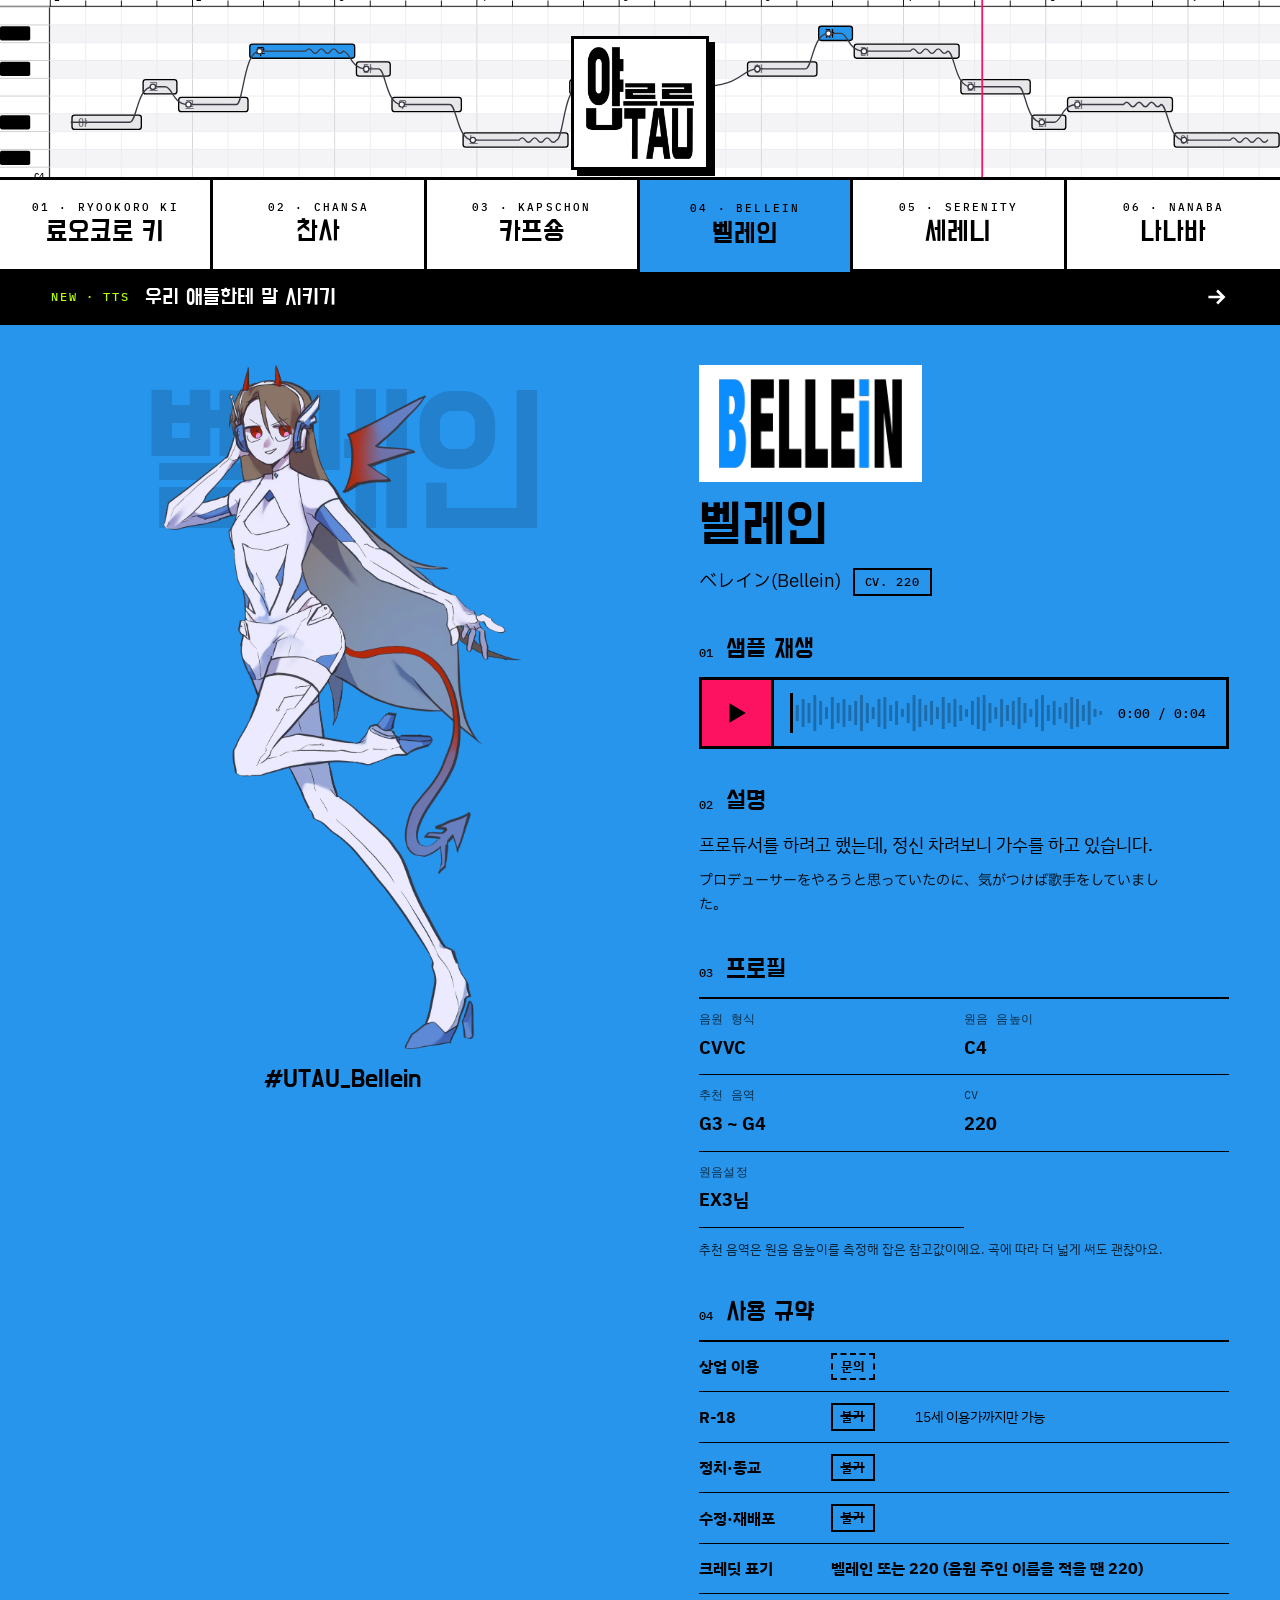
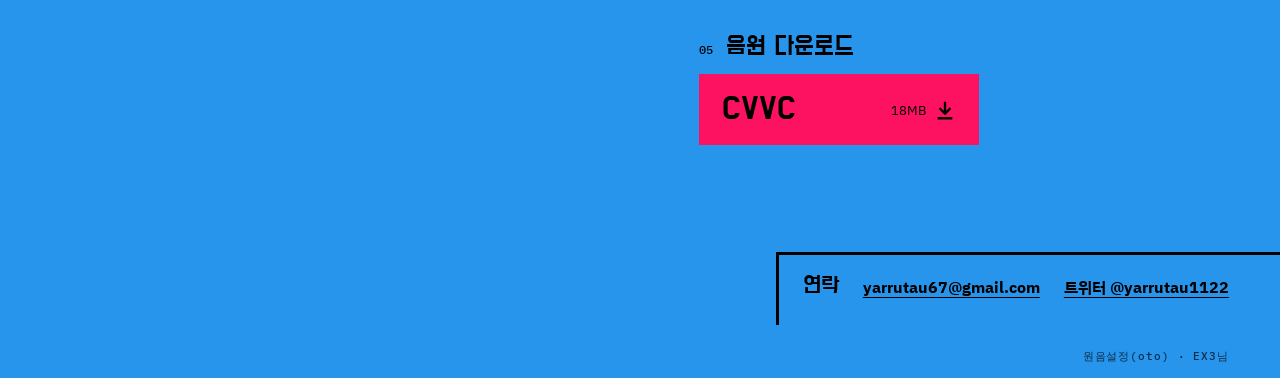
==== bellein.html @ 82dbdf17 "어린이찬사 원음설정 표기 제거 Co-Authored-By: Claude Opus 5.5 <noreply@anthropic.com> Claude-Session: https://cla" ====
<!doctype html>
<html lang="ko">
<head>
  <meta charset="utf-8">
  <meta name="viewport" content="width=device-width, initial-scale=1">
  <title>벨레인 | 야르르UTAU</title>
  <meta name="description" content="UTAU 음원 벨레인 소개와 다운로드">
  <meta property="og:type" content="website">
  <meta property="og:site_name" content="야르르UTAU">
  <meta property="og:title" content="벨레인 | 야르르UTAU">
  <meta property="og:description" content="UTAU 음원 벨레인 소개와 다운로드">
  <meta property="og:url" content="https://leeleeleeleon.github.io/yarrutau/bellein.html">
  <meta property="og:image" content="https://leeleeleeleon.github.io/yarrutau/assets/img/og.jpg">
  <meta property="og:image:width" content="1200">
  <meta property="og:image:height" content="630">
  <meta name="twitter:card" content="summary_large_image">
  <meta name="twitter:site" content="@yarrutau1122">
  <link rel="icon" href="assets/img/favicon.png">
  <link rel="preconnect" href="https://fonts.googleapis.com">
  <link rel="preconnect" href="https://fonts.gstatic.com" crossorigin>
  <link rel="stylesheet" href="https://fonts.googleapis.com/css2?family=Do+Hyeon&family=IBM+Plex+Sans+JP&family=IBM+Plex+Sans+KR:wght@400;700&display=swap">
  <link rel="stylesheet" href="assets/css/style.css?v=202611272048">
</head>
<body data-page="bellein">
  <div id="app"><noscript>이 사이트를 보려면 자바스크립트를 켜 주세요.</noscript></div>
  <script src="assets/js/data.js?v=202611272048"></script>
  <script src="assets/js/app.js?v=202611272048"></script>
</body>
</html>
---- assets/css/style.css ----
@import url('https://fonts.googleapis.com/css2?family=IBM+Plex+Mono:wght@500&display=swap');

:root {
  --paper: #fff;
  --display: 'Do Hyeon', sans-serif;
  --text: 'IBM Plex Sans KR', sans-serif;
  --mono: 'IBM Plex Mono', monospace;
  --gutter: clamp(18px, 4vw, 64px);
}

* { box-sizing: border-box; }

body {
  --bg: #fff;
  --ink: #000;
  --accent: #000;
  --on-accent: #fff;
  margin: 0;
  background: var(--bg);
  color: var(--ink);
  font: 400 16px/1.7 var(--text);
  word-break: keep-all;
  overflow-wrap: anywhere;
}

#app { min-height: 100vh; display: flex; flex-direction: column; }
img { display: block; max-width: 100%; }
a { color: inherit; }
button { font: inherit; color: inherit; cursor: pointer; }
button:disabled { cursor: default; }
:focus-visible { outline: 3px solid currentColor; outline-offset: 3px; }
h1, h2, p { margin: 0; }
.sr-only { position: absolute; width: 1px; height: 1px; overflow: hidden; clip-path: inset(50%); }
.mono { font: 500 12px/1.4 var(--mono); letter-spacing: 0.14em; }

/* 상단: 피아노롤 */
.masthead {
  position: relative;
  height: 180px;
  display: flex;
  align-items: center;
  justify-content: center;
  padding-top: 28px;
  overflow: hidden;
  background: var(--paper);
  color: #000;
  border-bottom: 3px solid #000;
}
body[data-page='home'] .masthead { height: 260px; }
.roll { position: absolute; inset: 0; width: 100%; height: 100%; }
.roll-num { font: 500 10px var(--mono); fill: #000; }
.roll-lyric { font: 400 14px var(--display); }
.note { transition: transform .18s ease-out; }
.note.lift { transform: translateY(-8px); }
.brand {
  position: relative;
  display: block;
  padding: 8px 12px;
  background: #fff;
  border: 3px solid #000;
  box-shadow: 6px 6px 0 #000;
}
.brand img { width: auto; max-width: none; height: 112px; }
body[data-page='home'] .brand img { height: 170px; }

.tabs { display: grid; grid-template-columns: repeat(6, minmax(0, 1fr)); background: var(--paper); }
.tab.is-soon { cursor: default; }
.tab.is-soon .tab-name { opacity: .55; }
.tab {
  display: flex;
  flex-direction: column;
  justify-content: center;
  align-items: center;
  min-height: 92px;
  padding: 10px 8px;
  background: var(--bg);
  color: var(--ink);
  text-align: center;
  text-decoration: none;
}
.tab:focus-visible { outline-offset: -6px; }
.tab-num { font: 500 11px/1.4 var(--mono); letter-spacing: 0.2em; text-transform: uppercase; }
.tab-name { font: 400 clamp(22px, 2.2vw, 32px)/1.2 var(--display); }
body[data-page='home'] .tabs { border-bottom: 3px solid #000; }

/* 개인 페이지에서는 현재 탭만 배경색으로 이어진다 */
body:not([data-page='home']) .tab { border-right: 3px solid #000; }
body:not([data-page='home']) .tab:last-child { border-right: 0; }
body:not([data-page='home']) .tab:not([aria-current]) { border-bottom: 3px solid #000; }
body:not([data-page='home']) .tab:not([aria-current]):not(:hover):not(:focus-visible) {
  background: var(--paper);
  color: #000;
}

/* 메인 */
.home {
  flex: 1;
  width: 100%;
  max-width: 1440px;
  margin: 0 auto;
  padding: clamp(32px, 6vh, 64px) var(--gutter) 24px;
}
.home-top {
  display: grid;
  grid-template-columns: minmax(0, 1.6fr) minmax(0, 1fr);
  align-items: start;
  gap: clamp(28px, 4vw, 64px);
}
.screen { position: relative; width: 100%; aspect-ratio: 16 / 9; overflow: hidden; background: #f0f0f2; border: 3px solid #000; }
.screen iframe { position: absolute; inset: 0; width: 100%; height: 100%; border: 0; }
.screen-empty { position: absolute; inset: 0; }
.screen-empty p {
  position: absolute;
  z-index: 1;
  left: 0;
  bottom: 0;
  display: flex;
  align-items: center;
  gap: 14px;
  padding: 12px 24px 12px 20px;
  background: var(--paper);
  border-top: 3px solid #000;
  border-right: 3px solid #000;
  font: 400 clamp(18px, 2.4vw, 34px)/1.1 var(--display);
}
.dot { width: 12px; height: 12px; border-radius: 50%; background: #fc1260; box-shadow: 0 0 0 3px #000; }
.cast { position: absolute; inset: 0; display: flex; }
.cast div { flex: 1; min-width: 0; padding-top: 4%; border-right: 3px solid #000; }
.cast div:last-child { border-right: 0; }
.cast img { width: 100%; height: 100%; object-fit: cover; }
.cast .cast-soon { display: grid; place-items: center; padding-top: 0; }
.cast-soon span, .vb-thumb span { font: 400 clamp(40px, 6vw, 88px)/1 var(--display); color: rgba(0,0,0,.35); }
.vb.is-soon .vb-thumb { display: grid; place-items: center; }
.vb.is-soon .vb-title { opacity: .6; }
.lanes { display: grid; grid-template-columns: repeat(var(--n, 4), minmax(0, 1fr)); margin-top: 10px; font: 500 11px var(--mono); letter-spacing: 0.12em; }
.lanes span { padding-top: 6px; border-top: 6px solid; }

.songs-head { display: flex; align-items: flex-end; justify-content: space-between; }
.songs h2 { font: 400 clamp(64px, 6.6vw, 96px)/0.9 var(--display); }
.songs-head .mono { padding-bottom: 6px; }
.filters { display: flex; gap: 24px; margin-top: 18px; border-bottom: 3px solid; }
.filters button { min-height: 44px; padding: 8px 0; border: 0; background: none; color: #595959; }
.filters button[aria-pressed='true'] { color: #000; font-weight: 700; box-shadow: inset 0 -6px #000; }
.song-list { list-style: none; margin: 0; padding: 0; max-height: 420px; overflow-y: auto; }
.song {
  width: 100%;
  display: grid;
  grid-template-columns: minmax(0, 1fr) auto;
  gap: 0 12px;
  padding: 14px 10px;
  border: 0;
  border-bottom: 1px solid #ddd;
  background: none;
  text-align: left;
}
.song:focus-visible { outline-offset: -4px; }
.song[aria-pressed='true'] { background: #000; color: #fff; }
.song-title { font-weight: 700; }
.song-type, .song-who { font-size: 13px; }
.song-who { grid-column: 1 / -1; }
.song-empty {
  display: flex;
  flex-direction: column;
  gap: 12px;
  margin-top: 20px;
  padding: 28px 24px;
  border: 3px dashed #000;
  color: #595959;
  font-size: 14px;
}
.song-empty svg { width: 160px; fill: #e7e7ea; }
.song-empty-title { color: #000; font: 400 26px/1.2 var(--display); }

.voicebanks, .news, .range-chart { margin-top: clamp(56px, 9vh, 96px); }
.range-chart img { display: block; width: 100%; height: auto; border: 2px solid #000; }
.credit { flex-basis: 100%; margin: 0; padding: 0 var(--gutter) 14px; text-align: right; font: 500 11px var(--mono); letter-spacing: 0.08em; opacity: .7; }
.news-list { list-style: none; margin: 0; padding: 0; }
.news-list li {
  display: grid;
  grid-template-columns: 120px minmax(0, 1fr);
  gap: 24px;
  padding: 16px 0;
  border-bottom: 1px solid #000;
  font-size: 16px;
}
.news-list time { font-size: 14px; padding-top: 2px; }
.section-head {
  display: flex;
  flex-wrap: wrap;
  align-items: flex-end;
  justify-content: space-between;
  gap: 12px;
  padding-bottom: 12px;
  border-bottom: 3px solid #000;
}
.section-head h2 { font: 400 clamp(40px, 4.4vw, 56px)/1 var(--display); }
.vb {
  display: grid;
  grid-template-columns: 96px minmax(0, 1fr) auto;
  align-items: center;
  gap: 28px;
  padding: 18px 0;
  border-bottom: 1px solid #000;
  text-decoration: none;
}
.vb:last-child { border-bottom-width: 3px; }
.vb:hover .vb-title { text-decoration: underline; text-underline-offset: 6px; }
.vb-thumb { height: 96px; overflow: hidden; }
.vb-thumb img { width: 100%; height: 160px; object-fit: cover; }
.vb-title { font: 400 32px/1.2 var(--display); }
.vb-sub { font-size: 14px; }
.vb-sub:lang(ja) { font-family: 'IBM Plex Sans JP', var(--text); }
.vb-chips { display: flex; flex-wrap: wrap; justify-content: flex-end; gap: 8px; }
.chip {
  display: flex;
  align-items: baseline;
  gap: 10px;
  padding: 8px 16px;
  border: 3px solid #000;
  font: 400 24px/1.2 var(--display);
  white-space: nowrap;
}
.chip small { font: 400 12px var(--text); }
.chip.is-empty { border-style: dashed; }

/* 개인 페이지 */
.profile {
  flex: 1;
  width: 100%;
  max-width: 1360px;
  margin: 0 auto;
  display: grid;
  grid-template-columns: minmax(0, 1.1fr) minmax(0, 1fr);
  gap: clamp(24px, 5vw, 72px);
  padding: 40px var(--gutter) 20px;
}
.standing { min-width: 0; text-align: center; }
.standing-art {
  position: relative;
  height: clamp(460px, 76vh, 860px);
  display: flex;
  flex-direction: column;
  align-items: center;
  justify-content: center;
  overflow: hidden;
  container-type: inline-size;
}
.bg-word {
  position: absolute;
  top: 4%;
  left: 0;
  right: 0;
  color: color-mix(in srgb, var(--bg) 86%, var(--ink));
  font: 400 clamp(180px, 26vw, 380px)/0.85 var(--display);
  letter-spacing: -0.04em;
  white-space: nowrap;
  user-select: none;
}
.bg-word:lang(ja) { font: 700 clamp(240px, 36vw, 560px)/1 'IBM Plex Sans JP', serif; letter-spacing: 0; }
/* 이름이 길어도 잘리지 않게 글자 수에 맞춰 줄인다 */
.bg-word { font-size: min(clamp(180px, 26vw, 380px), calc(94cqw / var(--n, 2))); }
.bg-word:lang(ja) { font-size: min(clamp(240px, 36vw, 560px), calc(94cqw / var(--n, 1))); }
.art { position: relative; width: 100%; height: 100%; object-fit: contain; }
.art-empty { position: relative; display: grid; place-items: center; width: min(340px, 80%); height: 88%; border: 3px dashed; font: 400 28px/1.3 var(--display); }
.hashtag { margin-top: 14px; font: 400 26px/1.3 var(--display); }

.info { align-self: center; min-width: 0; padding-bottom: 24px; }
.info h1 { font: 400 clamp(56px, 7.4vw, 120px)/1 var(--display); }
.info h1.with-logo { margin-top: 16px; font-size: clamp(40px, 4.4vw, 64px); }
.meta { display: flex; flex-wrap: wrap; align-items: center; gap: 6px 12px; margin-top: 12px; }
.subname { font-size: 18px; }
.tag { padding: 2px 10px; border: 2px solid; font: 500 12px/1.6 var(--mono); letter-spacing: 0.08em; }
:lang(ja) { font-family: 'IBM Plex Sans JP', var(--text); word-break: normal; line-break: strict; }
.description:lang(en) { word-break: normal; overflow-wrap: break-word; }
.description { max-width: 34em; font-size: 18px; white-space: pre-line; }
.description + .description { margin-top: 10px; font-size: 14px; }
.credits { margin-top: 10px; font-size: 14px; }
.spec { display: grid; grid-template-columns: repeat(2, minmax(0, 1fr)); margin: 0; max-width: 40em; border-top: 2px solid var(--ink); }
.spec div { padding: 12px 0; border-bottom: 1px solid var(--ink); }
.spec div:nth-child(odd) { padding-right: 20px; }
.spec dt { font: 12px/1.4 var(--mono); letter-spacing: .04em; opacity: .7; }
.spec dd { margin: 4px 0 0; font-size: 18px; font-weight: 700; }
.terms { list-style: none; margin: 0; padding: 0; max-width: 40em; border-top: 2px solid var(--ink); }
.terms li { display: grid; grid-template-columns: 7.5em 4.5em minmax(0, 1fr); align-items: center; gap: 12px; padding: 11px 0; border-bottom: 1px solid var(--ink); }
.terms-item { font-weight: 700; }
.terms-state { justify-self: start; padding: 2px 8px; font: 700 13px/1.5 var(--text); border: 2px solid var(--ink); }
.terms-state.is-ok { background: var(--ink); color: var(--bg); }
.terms-state.is-no { text-decoration: line-through; text-decoration-thickness: 2px; }
.terms-state.is-ask, .terms-state.is-part { border-style: dashed; }
.terms-text { font-size: 14px; }
.terms-item + .terms-text { grid-column: 2 / -1; font-size: 16px; font-weight: 700; }
.terms-empty { max-width: 40em; padding: 14px 16px; border: 2px dashed var(--ink); font-size: 14px; }
.terms-empty a { color: inherit; font-weight: 700; }
.spec-note { margin-top: 10px; font-size: 13px; opacity: .75; }
.info-logo { height: clamp(80px, 13vh, 128px); width: auto; max-width: 100%; object-fit: contain; object-position: left; }
.info-logo.on-plate { padding: 14px 20px; object-position: center; }
.versions { display: flex; margin-top: 22px; }
.versions button {
  min-height: 48px;
  padding: 6px 24px;
  border: 3px solid;
  background: transparent;
  font: 400 22px/1.2 var(--display);
}
.versions button + button { border-left: 0; }
.versions button[aria-pressed='true'] { background: var(--ink); border-color: var(--ink); color: var(--bg); }
.info h2 {
  display: flex;
  align-items: baseline;
  gap: 12px;
  margin: 36px 0 10px;
  font: 400 26px/1.3 var(--display);
}
.info h2 .mono { letter-spacing: 0.06em; }

.player {
  --progress: 0%;
  display: flex;
  align-items: center;
  gap: 16px;
  max-width: 540px;
  height: 72px;
  padding-right: 20px;
  border: 3px solid;
}
.play {
  flex: none;
  width: 72px;
  height: 100%;
  border: 0;
  border-right: 3px solid;
  background: var(--accent);
  color: var(--on-accent);
}
.play svg { display: block; width: 26px; margin: auto; fill: currentColor; }
.play:disabled svg { opacity: .45; }
.wave { position: relative; flex: 1; min-width: 0; height: 40px; }
.wave-rest, .wave-done { position: absolute; inset: 0; }
.wave svg { display: block; width: 100%; height: 100%; fill: var(--ink); }
.wave-rest { opacity: .28; }
.wave-done { clip-path: inset(0 calc(100% - var(--progress)) 0 0); }
.wave-line { position: absolute; left: 0; right: 0; top: 19px; height: 2px; background: var(--ink); opacity: .35; }
.seek {
  position: absolute;
  inset: 0;
  width: 100%;
  height: 100%;
  margin: 0;
  appearance: none;
  background: transparent;
  cursor: pointer;
}
.seek:disabled { cursor: default; }
.seek::-webkit-slider-runnable-track { height: 100%; background: transparent; }
.seek::-webkit-slider-thumb { appearance: none; width: 3px; height: 40px; background: var(--ink); }
.seek::-moz-range-track { background: transparent; }
.seek::-moz-range-thumb { width: 3px; height: 40px; border: 0; border-radius: 0; background: var(--ink); }
.seek:disabled::-webkit-slider-thumb { opacity: 0; }
.seek:disabled::-moz-range-thumb { opacity: 0; }
.time { font: 500 13px var(--mono); font-variant-numeric: tabular-nums; white-space: nowrap; }
.player.is-empty .time { font: 400 14px var(--text); }

.downloads { display: flex; flex-wrap: wrap; gap: 12px; }
.download {
  flex: 0 1 280px;
  display: flex;
  justify-content: space-between;
  align-items: center;
  gap: 16px;
  padding: 14px 20px;
  border: 3px solid var(--accent);
  background: var(--accent);
  color: var(--on-accent);
  font: 400 34px/1.1 var(--display);
  text-decoration: none;
  white-space: nowrap;
  overflow-wrap: normal;
}
.download small { font: 400 13px var(--text); }
.download-type { display: flex; align-items: baseline; gap: 8px; }
.download-size { display: flex; align-items: center; gap: 8px; font: 400 13px var(--text); }
.download-size svg { width: 22px; fill: none; stroke: currentColor; stroke-width: 2.5; }
a.download:hover { background: transparent; color: var(--ink); }
.download-set { flex: 1 1 100%; }
.download-note { margin-bottom: 10px; font-size: 14px; }
.download-parts { display: grid; grid-template-columns: repeat(auto-fill, minmax(200px, 1fr)); gap: 10px; }
.download-parts .download { flex: none; font-size: 28px; padding: 12px 16px; }
.download.is-empty { border: 3px dashed; background: transparent; color: var(--ink); }

/* 말 시키기 띠 */
.talk-bar {
  display: flex;
  align-items: center;
  gap: 16px;
  padding: 12px var(--gutter);
  background: #000;
  color: #fff;
  text-decoration: none;
  border-bottom: 3px solid #000;
}
.talk-bar .mono { color: #b3ff00; }
.talk-bar-text { font: 400 22px/1.2 var(--display); }
.talk-bar svg { width: 26px; margin-left: auto; fill: none; stroke: currentColor; stroke-width: 2.5; transition: transform .15s; }
.talk-bar:hover svg { transform: translateX(6px); }
body:not([data-page='home']) .talk-bar { border-top: 0; }

/* 말 시키기 페이지 */
.talk {
  --talk: #ff9d1c;
  --talk-ink: #000;
  flex: 1;
  width: 100%;
  max-width: 1040px;
  margin: 0 auto;
  padding: clamp(32px, 6vh, 56px) var(--gutter) 24px;
}
.talk-head { display: flex; flex-wrap: wrap; align-items: flex-end; justify-content: space-between; gap: 8px 16px; padding-bottom: 12px; border-bottom: 3px solid #000; }
.talk-head h1 { font: 400 clamp(56px, 7vw, 96px)/0.9 var(--display); }
.talk-lead { margin-top: 16px; font-size: 17px; }
.talk-step { display: flex; align-items: baseline; gap: 12px; margin: 40px 0 14px; font: 400 26px/1.3 var(--display); }
.who { display: grid; grid-template-columns: repeat(auto-fill, minmax(150px, 1fr)); gap: 12px; }
.who-btn {
  display: flex;
  flex-direction: column;
  align-items: flex-start;
  gap: 2px;
  padding: 0 0 12px;
  border: 3px solid #000;
  background: #fff;
  text-align: left;
  overflow: hidden;
}
.who-face { display: block; width: 100%; height: 120px; margin-bottom: 8px; background: var(--c); border-bottom: 3px solid #000; overflow: hidden; }
.who-face img { width: 100%; height: 210px; object-fit: cover; }
.who-face > span { display: grid; place-items: center; height: 100%; font: 400 56px/1 var(--display); color: rgba(0,0,0,.35); }
.who-name { padding: 0 12px; font: 400 24px/1.2 var(--display); }
.who-btn small { padding: 0 12px; font-size: 12px; color: #595959; }
.who-btn[aria-checked='true'] { box-shadow: 6px 6px 0 #000; transform: translate(-3px, -3px); }
.who-btn { position: relative; }
.who-btn[aria-checked='true']::after { content: '선택'; position: absolute; top: 8px; left: 8px; padding: 1px 8px; background: #000; color: #fff; font: 700 12px/1.6 var(--text); }
.who-btn:disabled { cursor: not-allowed; }
.who-btn:disabled .who-face { filter: grayscale(.5); opacity: .7; }
.talk-box { border: 3px solid #000; }
.talk-box textarea {
  display: block;
  width: 100%;
  min-height: 120px;
  padding: 16px 18px;
  border: 0;
  resize: vertical;
  font: 400 20px/1.6 var(--text);
  background: #fff;
  color: #000;
  caret-color: #000;
  color-scheme: light;
}
.talk-box textarea::placeholder { color: #767676; opacity: 1; }
.talk-chip, .talk-sub, .who-btn { color: #000; }
.talk-box textarea:focus-visible { outline: 3px solid var(--talk); outline-offset: -6px; }
.talk-examples { display: flex; flex-wrap: wrap; gap: 8px; padding: 12px 14px; border-top: 2px dashed #000; }
.talk-chip { min-height: 40px; padding: 4px 14px; border: 2px solid #000; border-radius: 999px; background: #fff; font-size: 14px; }
.talk-chip:hover { background: var(--talk); color: var(--talk-ink); }
.knobs { display: grid; grid-template-columns: repeat(auto-fit, minmax(220px, 1fr)); gap: 12px 28px; }
.knob { display: flex; flex-direction: column; gap: 6px; font: 400 20px/1.3 var(--display); }
.knob span { display: flex; justify-content: space-between; }
.knob output { font: 500 13px var(--mono); }
.knob input { width: 100%; accent-color: #000; min-height: 32px; }
.talk-actions { display: flex; flex-wrap: wrap; gap: 12px; margin-top: 36px; }
.talk-go {
  display: flex;
  align-items: center;
  gap: 14px;
  min-height: 72px;
  padding: 0 36px 0 28px;
  border: 3px solid #000;
  background: var(--talk);
  color: var(--talk-ink);
  box-shadow: 6px 6px 0 #000;
  font: 400 34px/1 var(--display);
}
.talk-go svg { width: 26px; fill: currentColor; }
.talk-go:active { transform: translate(3px, 3px); box-shadow: 3px 3px 0 #000; }
.talk-go:disabled { opacity: .6; }
.talk-sub { min-height: 72px; padding: 0 24px; border: 3px solid #000; background: #fff; font: 400 24px/1 var(--display); }
.talk-status { min-height: 1.7em; margin-top: 18px; font-weight: 700; }
.talk-status.warn { color: #c4001d; }
.talk-rule { margin-top: 28px; padding: 14px 18px; border: 3px dashed #000; font-size: 14px; }

/* 연락처 */
.footer { display: flex; flex-wrap: wrap; justify-content: flex-end; align-items: flex-end; gap: 24px; margin-top: clamp(32px, 7vh, 72px); }
.footer-mark { display: flex; align-items: center; gap: 14px; margin-right: auto; padding: 0 0 20px var(--gutter); font: 500 11px var(--mono); letter-spacing: 0.16em; }
.footer-mark img { height: 44px; width: auto; }
.contact {
  min-width: min(420px, 85%);
  display: flex;
  flex-wrap: wrap;
  align-items: baseline;
  gap: 6px 24px;
  padding: 16px var(--gutter) 22px 24px;
  border-top: 3px solid;
  border-left: 3px solid;
}
.contact a { font-weight: 700; text-underline-offset: 4px; }
.contact h2 { font: 400 24px/1.3 var(--display); }

@media (max-width: 1100px) {
  .tabs { grid-template-columns: repeat(3, minmax(0, 1fr)); }
  body:not([data-page='home']) .tab:nth-child(3) { border-right: 0; }
}

@media (max-width: 800px) {
  .lanes span { font-size: 0; padding-top: 0; }
  .terms li { grid-template-columns: 6.5em minmax(0, 1fr); row-gap: 2px; }
  .terms-text { grid-column: 1 / -1; }
  .terms-item + .terms-text { grid-column: 2 / -1; }
  .news-list li { grid-template-columns: 1fr; gap: 4px; }
  .masthead, body[data-page='home'] .masthead { height: 150px; }
  .brand img, body[data-page='home'] .brand img { height: 88px; }
  .brand { box-shadow: 4px 4px 0 #000; }
  .tabs { grid-template-columns: repeat(2, minmax(0, 1fr)); }
  body:not([data-page='home']) .tab:nth-child(odd) { border-right: 3px solid #000; }
  body:not([data-page='home']) .tab:nth-child(even) { border-right: 0; }
  .talk-bar-text { font-size: 18px; }
  .tab { min-height: 72px; }
  .home-top, .profile { grid-template-columns: minmax(0, 1fr); }
  .screen-empty p { padding: 4px 10px; gap: 8px; font-size: 14px; }
  .dot { width: 8px; height: 8px; box-shadow: 0 0 0 2px #000; }
  .vb { grid-template-columns: 64px minmax(0, 1fr); gap: 14px; }
  .vb-thumb { height: 64px; }
  .vb-chips { grid-column: 1 / -1; justify-content: flex-start; }
  .vb-title { font-size: 26px; }
  .standing-art { height: min(58vh, 500px); min-height: 300px; }
  .info { align-self: start; }
  .download { flex: 1 1 220px; min-width: 0; gap: 8px; padding-inline: 12px; }
  .footer-mark { display: none; }
}

@media (prefers-reduced-motion: reduce) {
  .note { transition: none; }
}
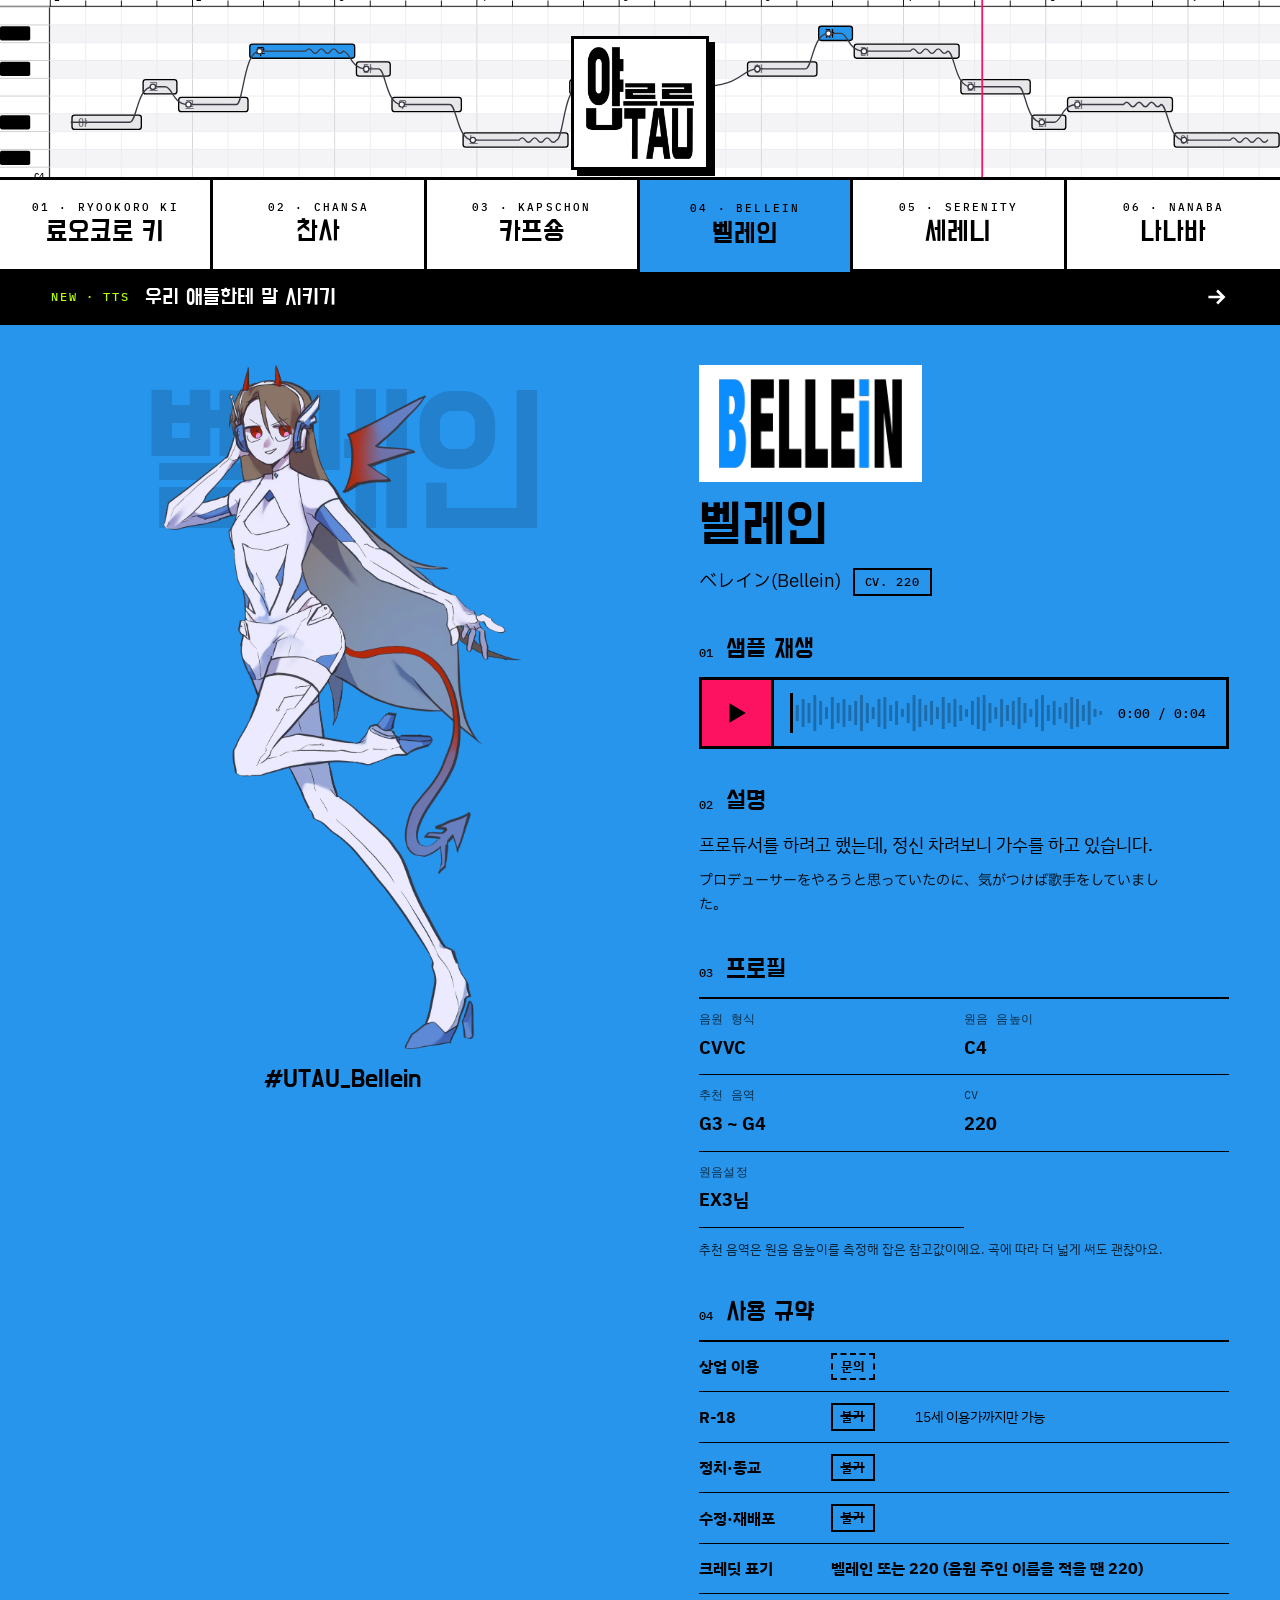
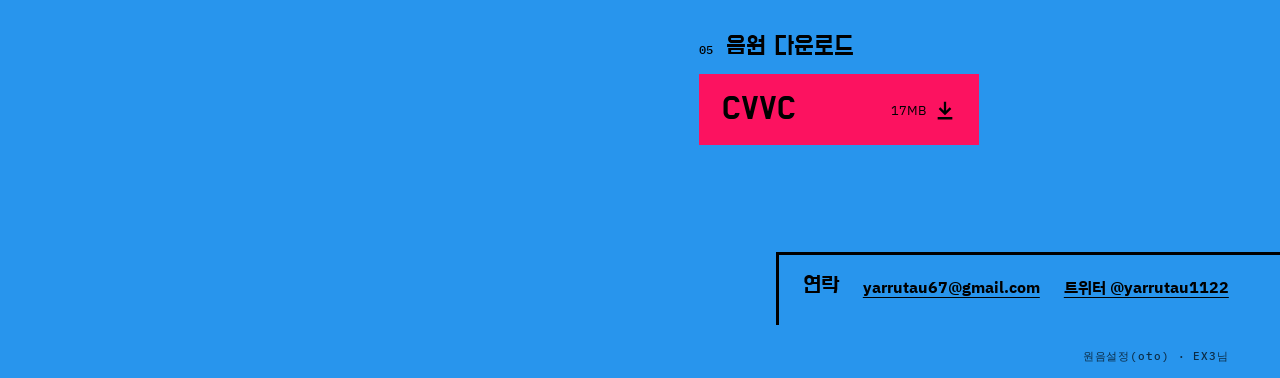
==== commit f177255f: "세레니 새 스탠딩, 벨레인·세레니 배포 파일 교체 Co-Authored-By: Claude Opus 5.5 <noreply@anthropic.com> Claude-Session: " ====
--- a/bellein.html
+++ b/bellein.html
@@ -19,11 +19,11 @@
   <link rel="preconnect" href="https://fonts.googleapis.com">
   <link rel="preconnect" href="https://fonts.gstatic.com" crossorigin>
   <link rel="stylesheet" href="https://fonts.googleapis.com/css2?family=Do+Hyeon&family=IBM+Plex+Sans+JP&family=IBM+Plex+Sans+KR:wght@400;700&display=swap">
-  <link rel="stylesheet" href="assets/css/style.css?v=202611272048">
+  <link rel="stylesheet" href="assets/css/style.css?v=202611282125">
 </head>
 <body data-page="bellein">
   <div id="app"><noscript>이 사이트를 보려면 자바스크립트를 켜 주세요.</noscript></div>
-  <script src="assets/js/data.js?v=202611272048"></script>
-  <script src="assets/js/app.js?v=202611272048"></script>
+  <script src="assets/js/data.js?v=202611282125"></script>
+  <script src="assets/js/app.js?v=202611282125"></script>
 </body>
 </html>
